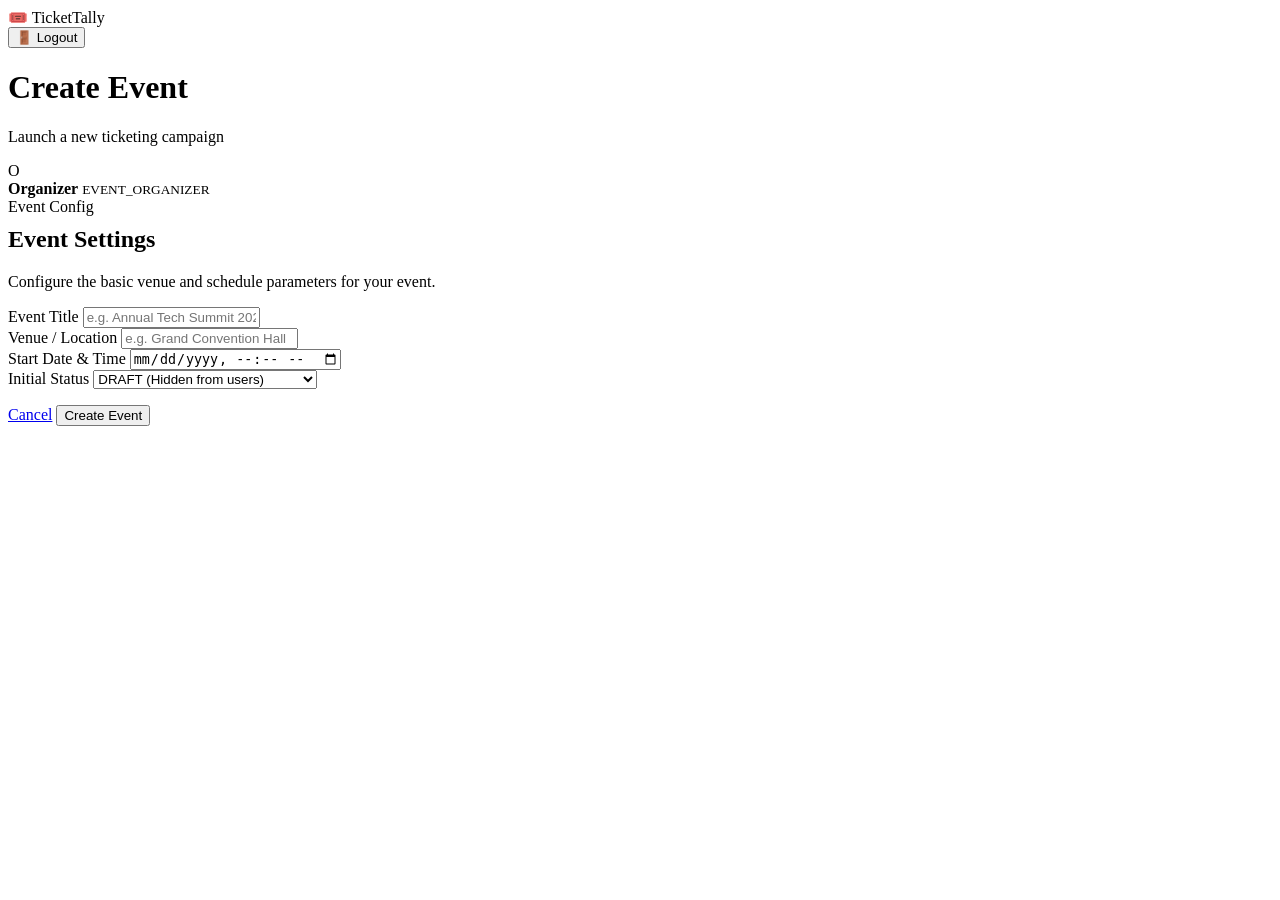
==== create-event.html @ 5dff45f4 "Add files via upload" ====
<!DOCTYPE html>
<html lang="en">
<head>
    <meta charset="UTF-8">
    <meta name="viewport" content="width=device-width, initial-scale=1.0">
    <title>Create Event | TicketTally</title>
    <link rel="stylesheet" href="css/common.css">
    <link rel="stylesheet" href="css/sidebar.css">
    <link rel="stylesheet" href="css/create-event.css">
</head>
<body>

<div class="dashboard-layout">
    <!-- Sidebar -->
    <aside class="sidebar">
        <div class="brand">🎟️ TicketTally</div>
        <nav class="side-nav" id="sidebarMenu">
            <!-- Loaded dynamically by sidebar.js -->
        </nav>
        <button class="logout-btn" id="logoutBtn">🚪 Logout</button>
    </aside>

    <!-- Main Content -->
    <main class="main-content">
        <header class="topbar animate-fade-in">
            <div>
                <h1>Create Event</h1>
                <p>Launch a new ticketing campaign</p>
            </div>
            
            <div class="user-pill">
                <span class="avatar" id="userInitial">O</span>
                <div class="info">
                    <strong id="userName">Organizer</strong>
                    <small id="userRole">EVENT_ORGANIZER</small>
                </div>
            </div>
        </header>

        <section class="create-page animate-fade-up">
            <div class="glass-card form-card">
                <div class="form-header">
                    <span class="status-badge warning">Event Config</span>
                    <h1 style="margin-top: 10px;">Event Settings</h1>
                    <p>Configure the basic venue and schedule parameters for your event.</p>
                </div>

                <form id="createEventForm">
                    <div class="form-grid">
                        <div class="form-group">
                            <label for="title">Event Title</label>
                            <input type="text" id="title" placeholder="e.g. Annual Tech Summit 2026" required>
                        </div>

                        <div class="form-group">
                            <label for="venue">Venue / Location</label>
                            <input type="text" id="venue" placeholder="e.g. Grand Convention Hall" required>
                        </div>

                        <div class="form-group">
                            <label for="startTime">Start Date & Time</label>
                            <input type="datetime-local" id="startTime" required>
                        </div>

                        <div class="form-group">
                            <label for="status">Initial Status</label>
                            <select id="status" required>
                                <option value="DRAFT">DRAFT (Hidden from users)</option>
                                <option value="PUBLISHED">PUBLISHED (Visible immediately)</option>
                                <option value="CANCELLED">CANCELLED</option>
                            </select>
                        </div>
                    </div>

                    <p id="errorMessage" class="error-message"></p>
                    <p id="successMessage" class="success-message"></p>

                    <div class="actions">
                        <a href="events.html" class="secondary-btn cancel-btn">Cancel</a>
                        <button type="submit" class="primary-btn submit-btn" id="createEventBtnSubmit">Create Event</button>
                    </div>
                </form>
            </div>
        </section>
    </main>
</div>

<script src="js/config.js"></script>
<script src="js/auth.js"></script>
<script src="js/api.js"></script>
<script src="js/sidebar.js"></script>
<script src="js/create-event.js"></script>

</body>
</html>
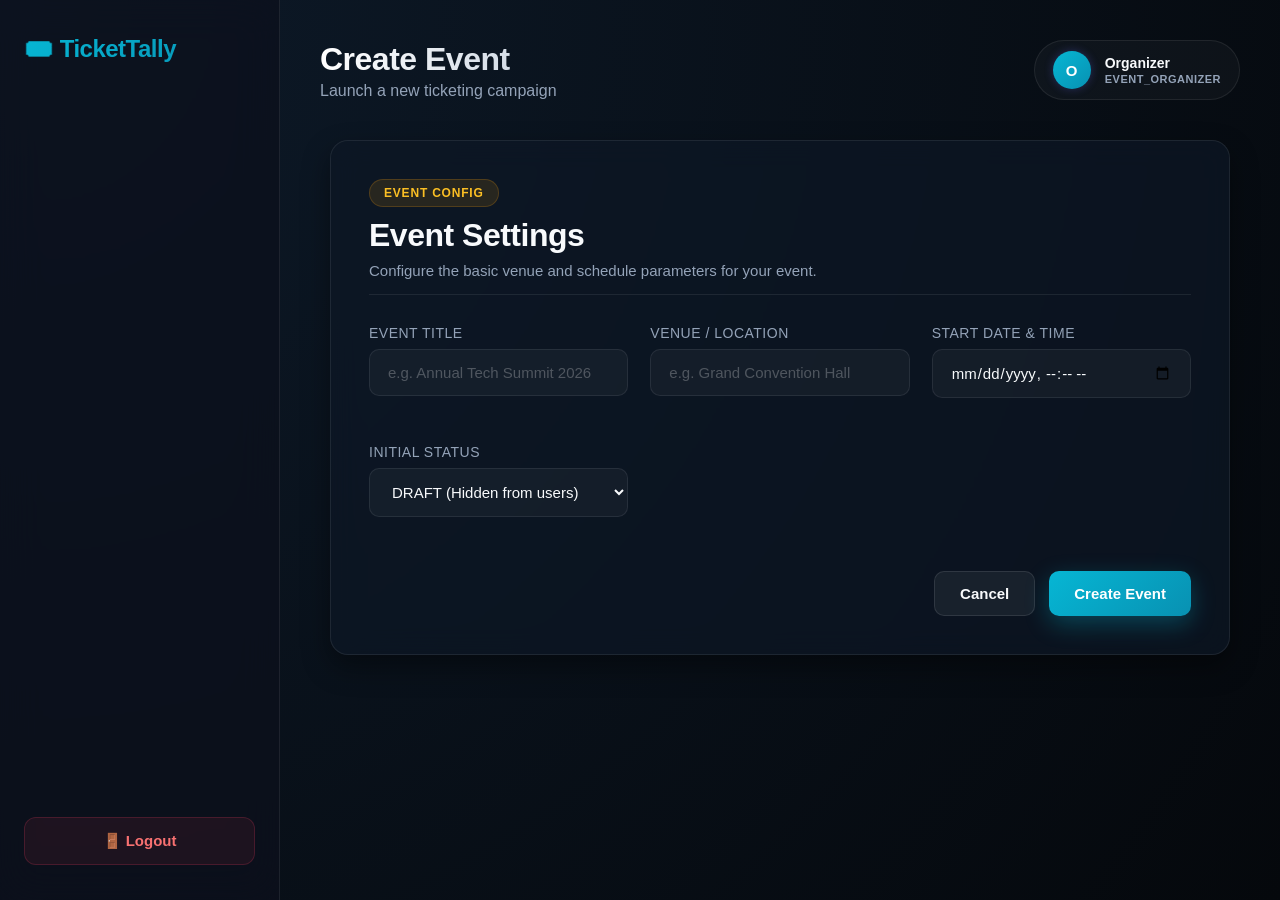
==== commit 05a6f8f5: "Remove 'css/' prefix from stylesheet links" ====
--- a/create-event.html
+++ b/create-event.html
@@ -4,9 +4,9 @@
     <meta charset="UTF-8">
     <meta name="viewport" content="width=device-width, initial-scale=1.0">
     <title>Create Event | TicketTally</title>
-    <link rel="stylesheet" href="css/common.css">
-    <link rel="stylesheet" href="css/sidebar.css">
-    <link rel="stylesheet" href="css/create-event.css">
+    <link rel="stylesheet" href="common.css">
+    <link rel="stylesheet" href="sidebar.css">
+    <link rel="stylesheet" href="create-event.css">
 </head>
 <body>
 
@@ -92,4 +92,4 @@
 <script src="js/create-event.js"></script>
 
 </body>
-</html>+</html>
--- a/common.css
+++ b/common.css
@@ -0,0 +1,371 @@
+@import url('https://fonts.googleapis.com/css2?family=Outfit:wght@300;400;500;600;700;800;900&display=swap');
+
+:root {
+    --primary: #06b6d4;
+    --primary-dark: #0891b2;
+    --primary-gradient: linear-gradient(135deg, #06b6d4, #0891b2);
+    --primary-glow: rgba(6, 182, 212, 0.3);
+    
+    --secondary: #10b981;
+    --secondary-gradient: linear-gradient(135deg, #10b981, #059669);
+    
+    --success: #10b981;
+    --success-gradient: linear-gradient(135deg, #10b981, #059669);
+    --success-glow: rgba(16, 185, 129, 0.25);
+    
+    --danger: #f43f5e;
+    --danger-gradient: linear-gradient(135deg, #f43f5e, #e11d48);
+    --danger-glow: rgba(244, 63, 94, 0.25);
+    
+    --warning: #f59e0b;
+    --warning-gradient: linear-gradient(135deg, #f59e0b, #d97706);
+    
+    --bg: #080d14;
+    --bg-gradient: radial-gradient(circle at top left, #0d1a29 0%, #05080c 100%);
+    --card: rgba(13, 23, 38, 0.7);
+    --card-hover: rgba(20, 36, 59, 0.85);
+    --card-border: rgba(255, 255, 255, 0.08);
+    --card-border-hover: rgba(6, 182, 212, 0.25);
+    
+    --text: #f8fafc;
+    --text-muted: #94a3b8;
+    --border: rgba(255, 255, 255, 0.08);
+    
+    --shadow-sm: 0 4px 12px rgba(0, 0, 0, 0.2);
+    --shadow-md: 0 12px 28px rgba(0, 0, 0, 0.4);
+    --shadow-lg: 0 20px 48px rgba(0, 0, 0, 0.5);
+    
+    --radius-sm: 10px;
+    --radius-md: 18px;
+    --radius-lg: 26px;
+    
+    --font: 'Outfit', sans-serif;
+}
+
+* {
+    margin: 0;
+    padding: 0;
+    box-sizing: border-box;
+    scrollbar-width: thin;
+    scrollbar-color: rgba(255, 255, 255, 0.15) transparent;
+}
+
+/* Beautiful custom scrollbars */
+::-webkit-scrollbar {
+    width: 6px;
+    height: 6px;
+}
+::-webkit-scrollbar-track {
+    background: transparent;
+}
+::-webkit-scrollbar-thumb {
+    background: rgba(255, 255, 255, 0.15);
+    border-radius: 10px;
+}
+::-webkit-scrollbar-thumb:hover {
+    background: rgba(255, 255, 255, 0.3);
+}
+
+html {
+    scroll-behavior: smooth;
+}
+
+body {
+    font-family: var(--font);
+    background: var(--bg);
+    background-image: var(--bg-gradient);
+    color: var(--text);
+    min-height: 100vh;
+    overflow-x: hidden;
+}
+
+a {
+    text-decoration: none;
+    color: inherit;
+    transition: all 0.25s ease;
+}
+
+/* Common Layout structure */
+.dashboard-layout {
+    min-height: 100vh;
+    display: flex;
+}
+
+.main-content {
+    flex: 1;
+    margin-left: 280px;
+    padding: 40px;
+    width: calc(100% - 280px);
+    min-height: 100vh;
+}
+
+/* Glassmorphism style card */
+.glass-card {
+    background: var(--card);
+    border: 1px solid var(--card-border);
+    border-radius: var(--radius-md);
+    padding: 30px;
+    box-shadow: var(--shadow-md);
+    backdrop-filter: blur(14px);
+    -webkit-backdrop-filter: blur(14px);
+    transition: all 0.3s cubic-bezier(0.4, 0, 0.2, 1);
+}
+
+.glass-card:hover {
+    border-color: var(--card-border-hover);
+    box-shadow: var(--shadow-lg), 0 0 15px rgba(99, 102, 241, 0.1);
+    transform: translateY(-4px);
+}
+
+/* Dynamic Buttons */
+.btn, .primary-btn, .secondary-btn, .danger-btn, .ghost-btn {
+    display: inline-flex;
+    align-items: center;
+    justify-content: center;
+    gap: 10px;
+    padding: 14px 28px;
+    border-radius: var(--radius-sm);
+    border: none;
+    cursor: pointer;
+    font-weight: 600;
+    font-size: 15px;
+    font-family: var(--font);
+    transition: all 0.25s cubic-bezier(0.4, 0, 0.2, 1);
+}
+
+.primary-btn {
+    background: var(--primary-gradient);
+    color: white;
+    box-shadow: 0 8px 24px var(--primary-glow);
+}
+
+.primary-btn:hover:not(:disabled) {
+    transform: translateY(-3px);
+    box-shadow: 0 12px 32px var(--primary-glow);
+    filter: brightness(1.1);
+}
+
+.secondary-btn {
+    background: rgba(255, 255, 255, 0.06);
+    color: var(--text);
+    border: 1px solid rgba(255, 255, 255, 0.1);
+}
+
+.secondary-btn:hover:not(:disabled) {
+    background: rgba(255, 255, 255, 0.12);
+    border-color: rgba(255, 255, 255, 0.2);
+    transform: translateY(-3px);
+}
+
+.danger-btn {
+    background: var(--danger-gradient);
+    color: white;
+    box-shadow: 0 8px 24px var(--danger-glow);
+}
+
+.danger-btn:hover:not(:disabled) {
+    transform: translateY(-3px);
+    box-shadow: 0 12px 32px var(--danger-glow);
+    filter: brightness(1.1);
+}
+
+.ghost-btn {
+    background: transparent;
+    color: var(--text-muted);
+    border: 1px solid transparent;
+}
+
+.ghost-btn:hover:not(:disabled) {
+    color: var(--text);
+    background: rgba(255, 255, 255, 0.04);
+}
+
+button:disabled, .primary-btn:disabled, .secondary-btn:disabled {
+    opacity: 0.5;
+    cursor: not-allowed;
+    transform: none !important;
+    box-shadow: none !important;
+}
+
+/* Beautiful Form styling */
+.form-group {
+    display: flex;
+    flex-direction: column;
+    margin-bottom: 24px;
+}
+
+.form-group label {
+    font-weight: 500;
+    font-size: 14px;
+    color: var(--text-muted);
+    margin-bottom: 8px;
+    letter-spacing: 0.5px;
+    text-transform: uppercase;
+}
+
+.form-group input,
+.form-group select,
+.form-group textarea {
+    background: rgba(255, 255, 255, 0.04);
+    border: 1.5px solid rgba(255, 255, 255, 0.08);
+    border-radius: var(--radius-sm);
+    padding: 14px 18px;
+    color: var(--text);
+    font-size: 15px;
+    outline: none;
+    font-family: var(--font);
+    transition: all 0.25s ease;
+}
+
+.form-group input::placeholder,
+.form-group textarea::placeholder {
+    color: rgba(255, 255, 255, 0.25);
+}
+
+.form-group input:focus,
+.form-group select:focus,
+.form-group textarea:focus {
+    border-color: var(--primary);
+    background: rgba(255, 255, 255, 0.07);
+    box-shadow: 0 0 0 4px rgba(99, 102, 241, 0.15);
+}
+
+.form-group select option {
+    background: #0f1220;
+    color: var(--text);
+}
+
+/* Status Badges */
+.status-badge {
+    display: inline-flex;
+    align-items: center;
+    padding: 6px 14px;
+    border-radius: 20px;
+    font-size: 12px;
+    font-weight: 700;
+    text-transform: uppercase;
+    letter-spacing: 0.8px;
+}
+
+.status-badge.published, .status-badge.valid, .status-badge.online {
+    background: rgba(16, 185, 129, 0.12);
+    color: #34d399;
+    border: 1px solid rgba(16, 185, 129, 0.2);
+}
+
+.status-badge.draft, .status-badge.warning {
+    background: rgba(245, 158, 11, 0.12);
+    color: #fbbf24;
+    border: 1px solid rgba(245, 158, 11, 0.2);
+}
+
+.status-badge.cancelled, .status-badge.already_used, .status-badge.invalid, .status-badge.offline {
+    background: rgba(244, 63, 94, 0.12);
+    color: #fb7185;
+    border: 1px solid rgba(244, 63, 94, 0.2);
+}
+
+/* Top bar styled */
+.topbar {
+    display: flex;
+    justify-content: space-between;
+    align-items: center;
+    margin-bottom: 40px;
+}
+
+.topbar h1 {
+    font-size: 32px;
+    font-weight: 800;
+    letter-spacing: -0.5px;
+    background: linear-gradient(to right, #ffffff, #cbd5e1);
+    -webkit-background-clip: text;
+    -webkit-text-fill-color: transparent;
+}
+
+.topbar p {
+    color: var(--text-muted);
+    margin-top: 4px;
+}
+
+.user-pill {
+    display: flex;
+    align-items: center;
+    gap: 14px;
+    background: rgba(255, 255, 255, 0.03);
+    border: 1px solid rgba(255, 255, 255, 0.08);
+    padding: 10px 18px;
+    border-radius: 50px;
+    transition: all 0.25s ease;
+}
+
+.user-pill:hover {
+    background: rgba(255, 255, 255, 0.06);
+    border-color: rgba(255, 255, 255, 0.15);
+}
+
+.user-pill .avatar {
+    width: 38px;
+    height: 38px;
+    background: var(--primary-gradient);
+    color: white;
+    display: grid;
+    place-items: center;
+    border-radius: 50%;
+    font-weight: 800;
+    font-size: 15px;
+    box-shadow: 0 0 10px rgba(99, 102, 241, 0.3);
+}
+
+.user-pill .info {
+    display: flex;
+    flex-direction: column;
+}
+
+.user-pill .info strong {
+    font-size: 14px;
+    color: var(--text);
+    line-height: 1.2;
+}
+
+.user-pill .info small {
+    font-size: 11px;
+    color: var(--text-muted);
+    font-weight: 600;
+    text-transform: uppercase;
+    letter-spacing: 0.5px;
+    margin-top: 2px;
+}
+
+/* Animations */
+@keyframes fadeIn {
+    from { opacity: 0; }
+    to { opacity: 1; }
+}
+
+@keyframes fadeUp {
+    from {
+        opacity: 0;
+        transform: translateY(20px);
+    }
+    to {
+        opacity: 1;
+        transform: translateY(0);
+    }
+}
+
+.animate-fade-in {
+    animation: fadeIn 0.4s ease forwards;
+}
+
+.animate-fade-up {
+    animation: fadeUp 0.5s cubic-bezier(0.16, 1, 0.3, 1) forwards;
+}
+
+/* Responsive adjustment */
+@media (max-width: 950px) {
+    .main-content {
+        margin-left: 0;
+        padding: 30px 20px;
+        width: 100%;
+    }
+}
--- a/sidebar.css
+++ b/sidebar.css
@@ -0,0 +1,117 @@
+.sidebar {
+    width: 280px;
+    height: 100vh;
+    background: rgba(13, 16, 28, 0.75);
+    border-right: 1px solid rgba(255, 255, 255, 0.08);
+    color: var(--text);
+    padding: 35px 24px;
+    position: fixed;
+    left: 0;
+    top: 0;
+    display: flex;
+    flex-direction: column;
+    z-index: 100;
+    backdrop-filter: blur(20px);
+    -webkit-backdrop-filter: blur(20px);
+}
+
+.brand {
+    font-size: 24px;
+    font-weight: 900;
+    margin-bottom: 45px;
+    background: var(--primary-gradient);
+    -webkit-background-clip: text;
+    -webkit-text-fill-color: transparent;
+    display: flex;
+    align-items: center;
+    gap: 10px;
+    letter-spacing: -0.5px;
+}
+
+.side-nav {
+    display: flex;
+    flex-direction: column;
+    gap: 10px;
+    flex: 1;
+}
+
+.side-nav a {
+    color: var(--text-muted);
+    padding: 14px 18px;
+    border-radius: 12px;
+    font-weight: 600;
+    font-size: 15px;
+    display: flex;
+    align-items: center;
+    gap: 12px;
+    transition: all 0.25s ease;
+    border: 1px solid transparent;
+}
+
+.side-nav a:hover {
+    color: var(--text);
+    background: rgba(255, 255, 255, 0.04);
+}
+
+.side-nav a.active {
+    background: rgba(6, 182, 212, 0.1);
+    border-color: rgba(6, 182, 212, 0.25);
+    color: var(--primary);
+    box-shadow: 0 4px 20px rgba(6, 182, 212, 0.15);
+}
+
+.logout-btn {
+    margin-top: auto;
+    width: 100%;
+    padding: 14px;
+    border-radius: 12px;
+    border: 1px solid rgba(244, 63, 94, 0.2);
+    background: rgba(244, 63, 94, 0.08);
+    color: #f87171;
+    font-weight: 700;
+    font-size: 15px;
+    cursor: pointer;
+    font-family: var(--font);
+    display: flex;
+    align-items: center;
+    justify-content: center;
+    gap: 8px;
+    transition: all 0.25s ease;
+}
+
+.logout-btn:hover {
+    background: var(--danger-gradient);
+    border-color: transparent;
+    color: white;
+    box-shadow: 0 8px 24px rgba(244, 63, 94, 0.25);
+    transform: translateY(-2px);
+}
+
+/* Responsive sidebar */
+@media (max-width: 950px) {
+    .sidebar {
+        width: 100%;
+        height: auto;
+        position: relative;
+        padding: 20px;
+        flex-direction: row;
+        align-items: center;
+        justify-content: space-between;
+        border-right: none;
+        border-bottom: 1px solid rgba(255, 255, 255, 0.08);
+    }
+
+    .brand {
+        margin-bottom: 0;
+    }
+
+    .side-nav {
+        display: none; /* In premium sites we can use a mobile menu toggle, but let's keep it simple or make nav links horizontal */
+    }
+    
+    .logout-btn {
+        margin-top: 0;
+        width: auto;
+        padding: 8px 16px;
+    }
+}
--- a/create-event.css
+++ b/create-event.css
@@ -0,0 +1,66 @@
+.create-page {
+    max-width: 900px;
+    margin: 0 auto;
+}
+
+.form-card {
+    padding: 38px;
+}
+
+.form-header {
+    margin-bottom: 30px;
+    border-bottom: 1px solid var(--border);
+    padding-bottom: 15px;
+}
+
+.badge {
+    margin-bottom: 14px;
+}
+
+.form-header h1 {
+    font-size: 32px;
+    font-weight: 800;
+    color: var(--text);
+    margin-bottom: 8px;
+    letter-spacing: -0.5px;
+}
+
+.form-header p {
+    color: var(--text-muted);
+    font-size: 15px;
+}
+
+.form-grid {
+    display: grid;
+    grid-template-columns: repeat(auto-fit, minmax(250px, 1fr));
+    gap: 22px;
+}
+
+.full {
+    margin-top: 22px;
+}
+
+.error-message {
+    color: #fb7185;
+    font-weight: 600;
+    margin-top: 18px;
+}
+
+.success-message {
+    color: #34d399;
+    font-weight: 600;
+    margin-top: 18px;
+}
+
+.actions {
+    margin-top: 30px;
+    display: flex;
+    justify-content: flex-end;
+    gap: 14px;
+}
+
+.cancel-btn,
+.submit-btn {
+    padding: 13px 25px;
+    border-radius: var(--radius-sm);
+}
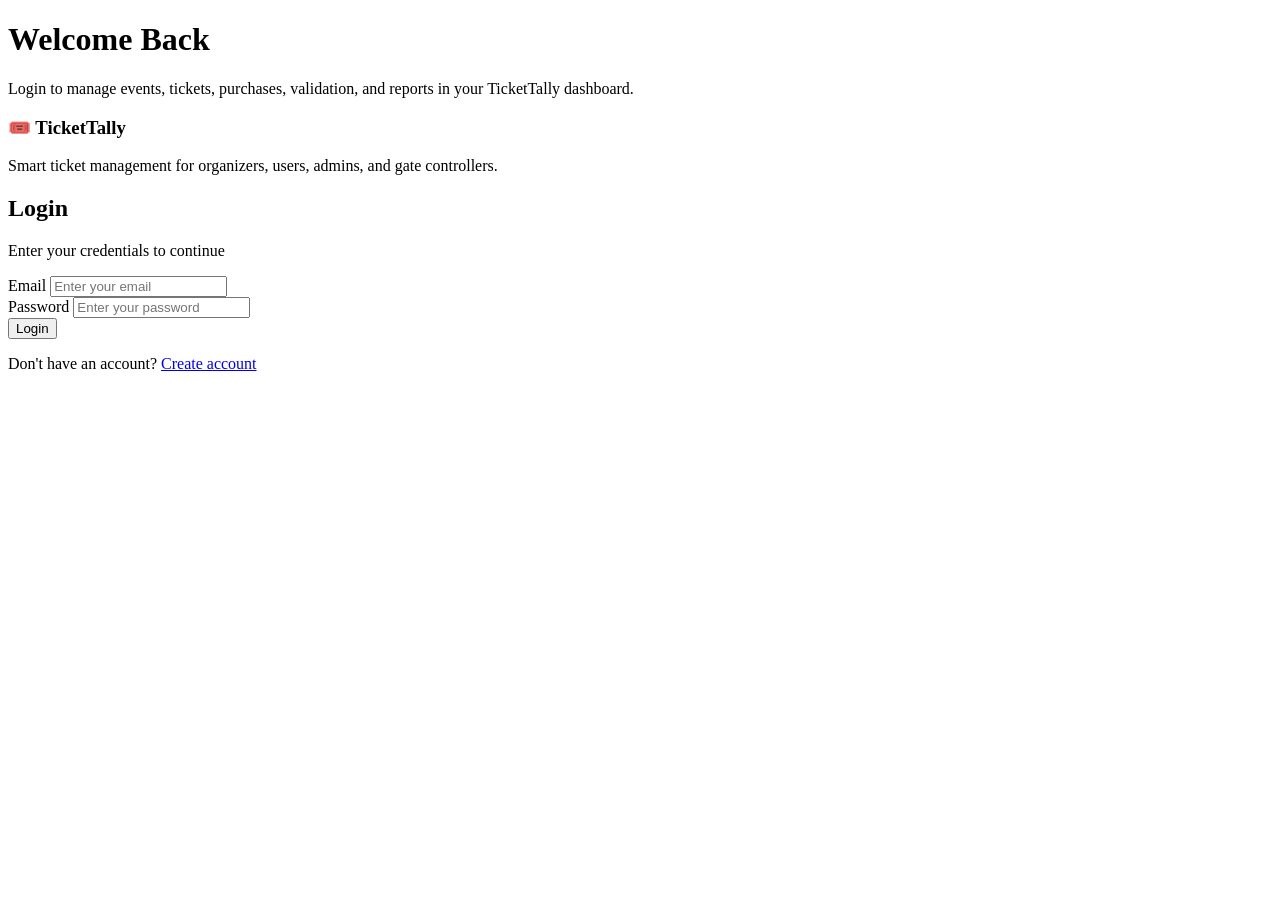
==== commit 60353d0b: "Update create-event.html" ====
--- a/create-event.html
+++ b/create-event.html
@@ -85,11 +85,11 @@
     </main>
 </div>
 
-<script src="js/config.js"></script>
-<script src="js/auth.js"></script>
-<script src="js/api.js"></script>
-<script src="js/sidebar.js"></script>
-<script src="js/create-event.js"></script>
+<script src="config.js"></script>
+<script src="auth.js"></script>
+<script src="api.js"></script>
+<script src="sidebar.js"></script>
+<script src="create-event.js"></script>
 
 </body>
 </html>
